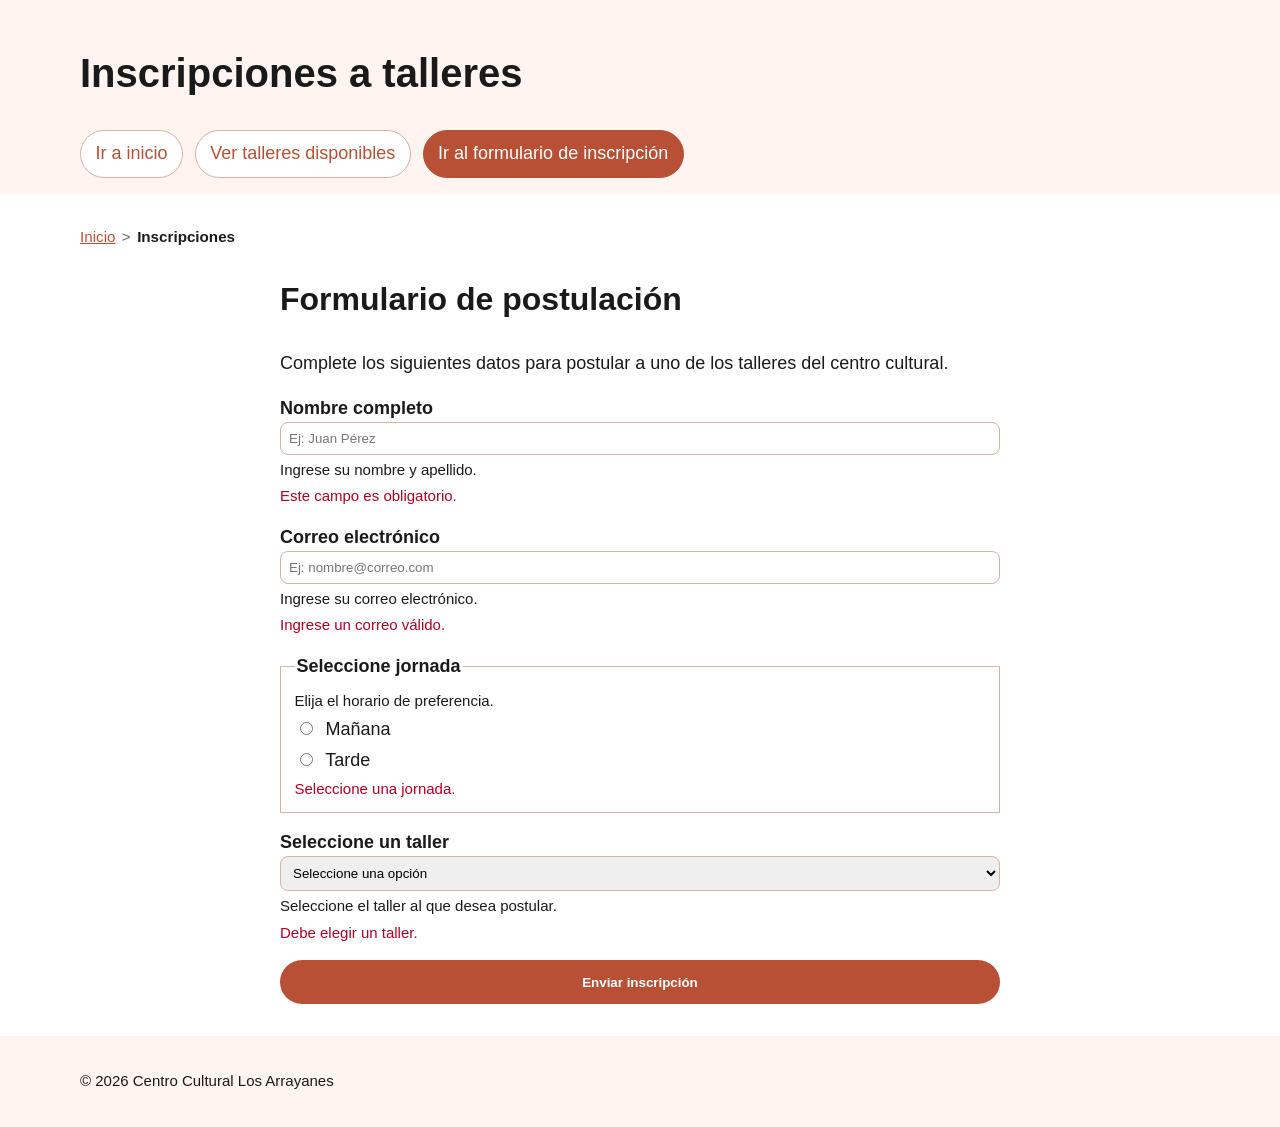
==== inscripciones.html @ 05d646ef "first commit" ====
<!DOCTYPE html>
<html lang="es">
  <head>
    <meta charset="utf-8" />
    <meta name="viewport" content="width=device-width, initial-scale=1" />
    <title>CCLA | Inscripciones</title>
    <meta name="description" content="Formulario de inscripción a talleres del Centro Cultural Los Arrayanes." />
    <link rel="stylesheet" href="styles.css" />
  </head>
  <body>
    <a class="skip-link" href="#contenido">Saltar al contenido principal</a>

    <header>
      <div class="container">
        <h1>Inscripciones a talleres</h1>
        <nav class="nav-principal" aria-label="Principal">
          <ul>
            <li><a href="index.html">Ir a inicio</a></li>
            <li><a href="talleres.html">Ver talleres disponibles</a></li>
            <li><a href="inscripciones.html" aria-current="page">Ir al formulario de inscripción</a></li>
          </ul>
        </nav>
      </div>
    </header>

    <main id="contenido" class="container">
      <nav aria-label="Ruta de navegación" class="breadcrumb">
        <ol>
          <li><a href="index.html">Inicio</a></li>
          <li aria-current="page">Inscripciones</li>
        </ol>
      </nav>

      <section class="formulario">
        <h2>Formulario de postulación</h2>
        <p>Complete los siguientes datos para postular a uno de los talleres del centro cultural.</p>

        <form id="formulario" action="#" method="post">
          <div class="form-group">
            <label for="nombre">Nombre completo</label>
            <!-- Campo de texto -->
            <input type="text" id="nombre" name="nombre" placeholder="Ej: Juan Pérez" aria-describedby="ayuda-nombre error-nombre" />
            <small id="ayuda-nombre">Ingrese su nombre y apellido.</small>
            <!-- Error estatico -->
            <small id="error-nombre" class="error">Este campo es obligatorio.</small>
          </div>

          <div class="form-group">
            <label for="correo">Correo electrónico</label>
            <input type="email" id="correo" name="correo" placeholder="Ej: nombre@correo.com" aria-describedby="ayuda-correo error-correo" />
            <small id="ayuda-correo">Ingrese su correo electrónico.</small>
            <small id="error-correo" class="error">Ingrese un correo válido.</small>
          </div>

          <fieldset class="form-group">
            <legend>Seleccione jornada</legend>
            <small>Elija el horario de preferencia.</small>
            <div class="radio-group">
              <!-- Control de selección -->
              <label for="manana"><input type="radio" id="manana" name="jornada" value="manana" /> Mañana</label>
              <label for="tarde"><input type="radio" id="tarde" name="jornada" value="tarde" /> Tarde</label>
            </div>
            <small class="error">Seleccione una jornada.</small>
          </fieldset>

          <div class="form-group">
            <label for="taller">Seleccione un taller</label>
            <!-- Área de selección -->
            <select id="taller" name="taller" aria-describedby="ayuda-taller error-taller">
              <option value="">Seleccione una opción</option>
              <option value="pintura">Taller de Pintura Inicial</option>
              <option value="teatro">Taller de Teatro</option>
              <option value="yoga">Taller de Yoga y Bienestar</option>
            </select>
            <small id="ayuda-taller">Seleccione el taller al que desea postular.</small>
            <small id="error-taller" class="error">Debe elegir un taller.</small>
            </div>

            <div class="form-group">
            <button type="submit">Enviar inscripción</button>
          </div>
        </form>
      </section>
    </main>

    <footer>
      <div class="container">
        <p><small>© 2026 Centro Cultural Los Arrayanes</small></p>
      </div>
    </footer>
  </body>
</html>
---- styles.css ----
/* Esquema de colores */
:root {
  --color-primario: #b85036;   /* más oscuro que el original */
  --color-secundario: #fff4ef; /* casi igual, apenas más claro */
  --color-terciario: #1565c0;  /* azul más oscuro */
  --color-texto: #1a1a1a;      /* más oscuro para mejor lectura */
  --color-borde: #d6b2a7;      /* un poco más marcado */
  --color-error: #b00020;
  --radius-md: 1rem;
  --max-width: 72rem;
  --space: 1rem;
}

* {
  box-sizing: border-box;
}

/* Uso de tipografía fluida con clamp  en el font-size */
body {
  margin: 0;
  font-family: "Segoe UI", Arial, sans-serif;
  font-size: clamp(1rem, 0.3vw + 0.95rem, 1.125rem);
  line-height: 1.5;
  color: var(--color-texto);
}

img {
  max-width: 100%;
  height: auto;
  display: block;
  border-radius: 8px;
}

a {
  color: var(--color-primario);
}

/* Focus visible para link, botones, inputs, selects, textareas */
a:focus-visible,
button:focus-visible,
input:focus-visible,
select:focus-visible,
textarea:focus-visible {
  outline: 2px solid var(--color-terciario);
  outline-offset: 2px;
}

/* skiplink */
.skip-link {
  position: absolute;
  left: -9999px;
  top: auto;
  background: #fff;
  color: var(--color-texto);
  padding: 0.5rem 0.75rem;
  border: 2px solid var(--color-primario);
  border-radius: 0.5rem;
  z-index: 1000;
}

.skip-link:focus {
  left: 1rem;
  top: 1rem;
}

.container {
  max-width: var(--max-width);
  margin: 0 auto;
  padding: var(--space);
}

header,
footer {
  background: var(--color-secundario);
}

.nav-principal ul {
  list-style: none;
  padding: 0;
  margin: 0;
  display: flex;
  flex-direction: column;
  gap: 0.75rem;
}

.nav-principal a {
  display: inline-block;
  padding: 0.6rem 0.9rem;
  text-decoration: none;
  border: 1px solid var(--color-borde);
  border-radius: 999px;
  background: #ffffff;
  color: var(--color-primario);
}

.nav-principal a:hover {
  background: #f5f5f5;
}

.nav-principal a[aria-current="page"] {
  background: var(--color-primario);
  color: #ffffff;
  border-color: var(--color-primario);
}

h1 {
  font-size: clamp(1.8rem, 3vw + 1rem, 2.5rem);
}

h2 {
  font-size: clamp(1.4rem, 2vw + 1rem, 2rem);
}

h3 {
  font-size: clamp(1.1rem, 1vw + 1rem, 1.4rem);
}

.cards {
  display: grid;
  grid-template-columns: 1fr;
  gap: 1rem;
}

.card {
  border: 1px solid var(--color-borde);
  border-radius: var(--radius-md);
  padding: 1rem;
}

.hero {
  display: grid;
  gap: 1rem;
}

/* Migas */
.breadcrumb {
  margin: 1rem 0;
  font-size: 0.95rem;
}

.breadcrumb ol {
  list-style: none;
  padding: 0;
  margin: 0;
  display: flex;
  flex-wrap: wrap;
  gap: 0.4rem;
}

.breadcrumb li:not(:last-child)::after {
  content: ">";
  margin-left: 0.4rem;
  color: #666;
}

.breadcrumb a {
  color: var(--color-primario);
  text-decoration: underline;
}

.breadcrumb [aria-current="page"] {
  color: var(--color-texto);
  font-weight: bold;
}
/* fin migas */

.formulario {
  margin: auto;
  max-width: 720px;
}

.form-group {
  margin: auto;
  margin-bottom: 1rem;
}

label,
legend {
  font-weight: bold;
}

input,
select,
textarea {
  width: 100%;
  padding: 0.5rem;
  border: 1px solid var(--color-borde);
  border-radius: 8px;
}
fieldset {
  border: 1px solid var(--color-borde);
}

button {
  font-weight: bold;
  width: 100%;
  padding: 0.9rem 1.2rem;
  background: var(--color-primario);
  color: #fff;
  border-radius: 999px;
  border: none;
  cursor: pointer;
}
button:hover {
  background: var(--color-primario);
  opacity: 0.8;
}

small {
  display: block;
  margin-top: 0.25rem;
}

.error {
  color: var(--color-error);
}

.radio-group label,
.checkbox-group label {
  display: block;
  font-weight: normal;
  margin-top: 0.25rem;
}

.radio-group input,
.checkbox-group input {
  width: auto;
  margin-right: 0.5rem;
}

/* Media Querys: El estilo principal esta hecho para mobile first
* acá se da estilo especial para tablet y escritorio */
/* Tablet */
@media (min-width: 48rem) { 
  .nav-principal ul {
    flex-direction: row;
    flex-wrap: wrap;
  }

  .hero {
    grid-template-columns: 1fr 1fr;
    align-items: center;
  }

  .cards {
    grid-template-columns: repeat(2, 1fr);
  }
}

/* Desktop */
@media (min-width: 70rem) { 
  .cards {
    grid-template-columns: repeat(3, 1fr);
  }
}
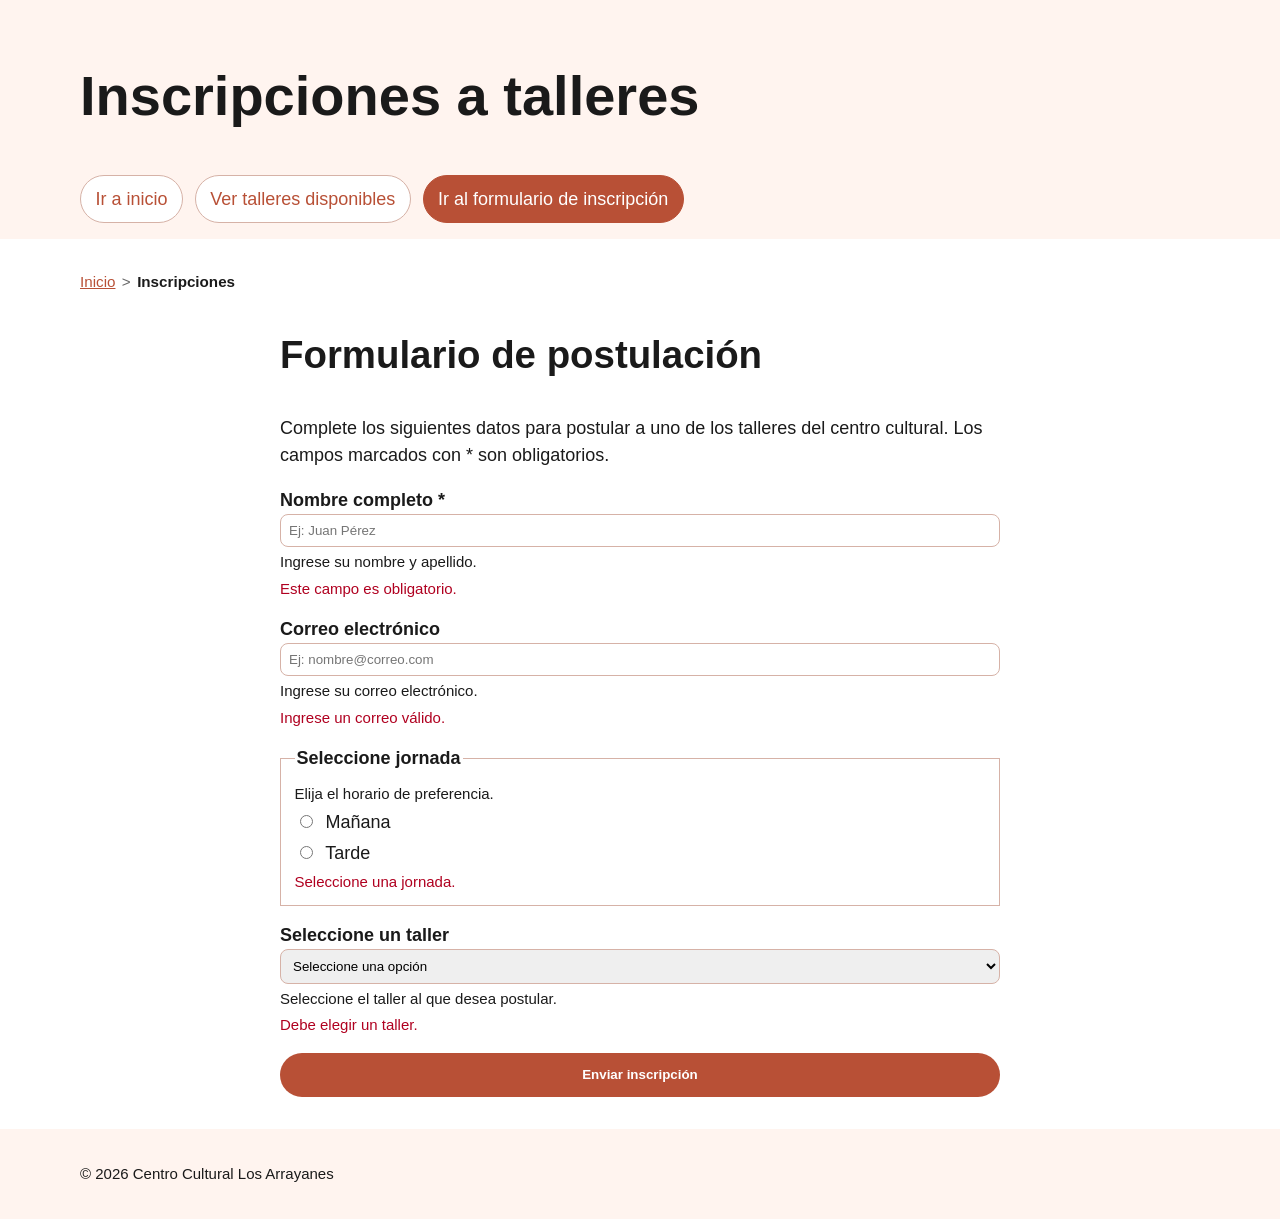
==== commit 4c072bb8: "Se agrega tabla y se mejora clamp + fix w3 validator" ====
--- a/inscripciones.html
+++ b/inscripciones.html
@@ -1,7 +1,7 @@
 <!DOCTYPE html>
 <html lang="es">
   <head>
-    <meta charset="utf-8" />
+    <meta charset="utf-8">
     <meta name="viewport" content="width=device-width, initial-scale=1" />
     <title>CCLA | Inscripciones</title>
     <meta name="description" content="Formulario de inscripción a talleres del Centro Cultural Los Arrayanes." />
@@ -33,21 +33,21 @@
 
       <section class="formulario">
         <h2>Formulario de postulación</h2>
-        <p>Complete los siguientes datos para postular a uno de los talleres del centro cultural.</p>
+        <p>Complete los siguientes datos para postular a uno de los talleres del centro cultural. Los campos marcados con * son obligatorios.</p>
 
-        <form id="formulario" action="#" method="post">
+        <form id="formulario" action="#" method="post" novalidate>
           <div class="form-group">
-            <label for="nombre">Nombre completo</label>
+            <label for="nombre">Nombre completo *</label>
             <!-- Campo de texto -->
-            <input type="text" id="nombre" name="nombre" placeholder="Ej: Juan Pérez" aria-describedby="ayuda-nombre error-nombre" />
+            <input type="text" id="nombre" name="nombre" placeholder="Ej: Juan Pérez" required aria-describedby="ayuda-nombre error-nombre" />
             <small id="ayuda-nombre">Ingrese su nombre y apellido.</small>
-            <!-- Error estatico -->
+            <!-- Error estatico por el momento -->
             <small id="error-nombre" class="error">Este campo es obligatorio.</small>
           </div>
 
           <div class="form-group">
             <label for="correo">Correo electrónico</label>
-            <input type="email" id="correo" name="correo" placeholder="Ej: nombre@correo.com" aria-describedby="ayuda-correo error-correo" />
+            <input type="email" id="correo" name="correo" placeholder="Ej: nombre@correo.com" required aria-describedby="ayuda-correo error-correo" />
             <small id="ayuda-correo">Ingrese su correo electrónico.</small>
             <small id="error-correo" class="error">Ingrese un correo válido.</small>
           </div>
@@ -57,7 +57,7 @@
             <small>Elija el horario de preferencia.</small>
             <div class="radio-group">
               <!-- Control de selección -->
-              <label for="manana"><input type="radio" id="manana" name="jornada" value="manana" /> Mañana</label>
+              <label for="manana"><input type="radio" id="manana" name="jornada" value="manana" required /> Mañana</label>
               <label for="tarde"><input type="radio" id="tarde" name="jornada" value="tarde" /> Tarde</label>
             </div>
             <small class="error">Seleccione una jornada.</small>
--- a/styles.css
+++ b/styles.css
@@ -9,19 +9,38 @@
   --radius-md: 1rem;
   --max-width: 72rem;
   --space: 1rem;
+  --space-sm: 0.75rem;
+  --space-xl: 2rem;
 }
 
 * {
   box-sizing: border-box;
 }
 
-/* Uso de tipografía fluida con clamp  en el font-size */
+/* Uso de tipografía fluida con clamp en el font-size */
 body {
   margin: 0;
   font-family: "Segoe UI", Arial, sans-serif;
-  font-size: clamp(1rem, 0.3vw + 0.95rem, 1.125rem);
+  font-size: clamp(0.75rem, 1vw + 0.6rem, 1.125rem);
   line-height: 1.5;
   color: var(--color-texto);
+}
+
+header,
+footer {
+  background: var(--color-secundario);
+}
+
+h1 {
+  font-size: clamp(2rem, 5vw, 3.5rem);
+}
+
+h2 {
+  font-size: clamp(1.5rem, 3vw, 2.5rem);
+}
+
+h3 {
+  font-size: clamp(1.1rem, 2vw, 1.6rem);
 }
 
 img {
@@ -69,11 +88,6 @@
   padding: var(--space);
 }
 
-header,
-footer {
-  background: var(--color-secundario);
-}
-
 .nav-principal ul {
   list-style: none;
   padding: 0;
@@ -103,18 +117,6 @@
   border-color: var(--color-primario);
 }
 
-h1 {
-  font-size: clamp(1.8rem, 3vw + 1rem, 2.5rem);
-}
-
-h2 {
-  font-size: clamp(1.4rem, 2vw + 1rem, 2rem);
-}
-
-h3 {
-  font-size: clamp(1.1rem, 1vw + 1rem, 1.4rem);
-}
-
 .cards {
   display: grid;
   grid-template-columns: 1fr;
@@ -163,6 +165,40 @@
   font-weight: bold;
 }
 /* fin migas */
+
+.tabla-section {
+  margin-top: var(--space-xl);
+}
+
+.tabla-responsive {
+  overflow-x: auto;
+  border: 1px solid var(--color-borde);
+  border-radius: var(--radius-md);
+}
+
+table {
+  width: 100%;
+  border-collapse: collapse;
+  background: #fff;
+}
+
+caption {
+  padding: var(--space-sm);
+  font-weight: 700;
+  text-align: left;
+}
+
+th,
+td {
+  padding: var(--space-sm);
+  border-top: 1px solid var(--color-borde);
+  text-align: left;
+  vertical-align: top;
+}
+
+thead th {
+  background: var(--color-secundario);
+}
 
 .formulario {
   margin: auto;
@@ -228,7 +264,7 @@
   margin-right: 0.5rem;
 }
 
-/* Media Querys: El estilo principal esta hecho para mobile first
+/* Media Queries: El estilo principal esta hecho para mobile first
 * acá se da estilo especial para tablet y escritorio */
 /* Tablet */
 @media (min-width: 48rem) { 
